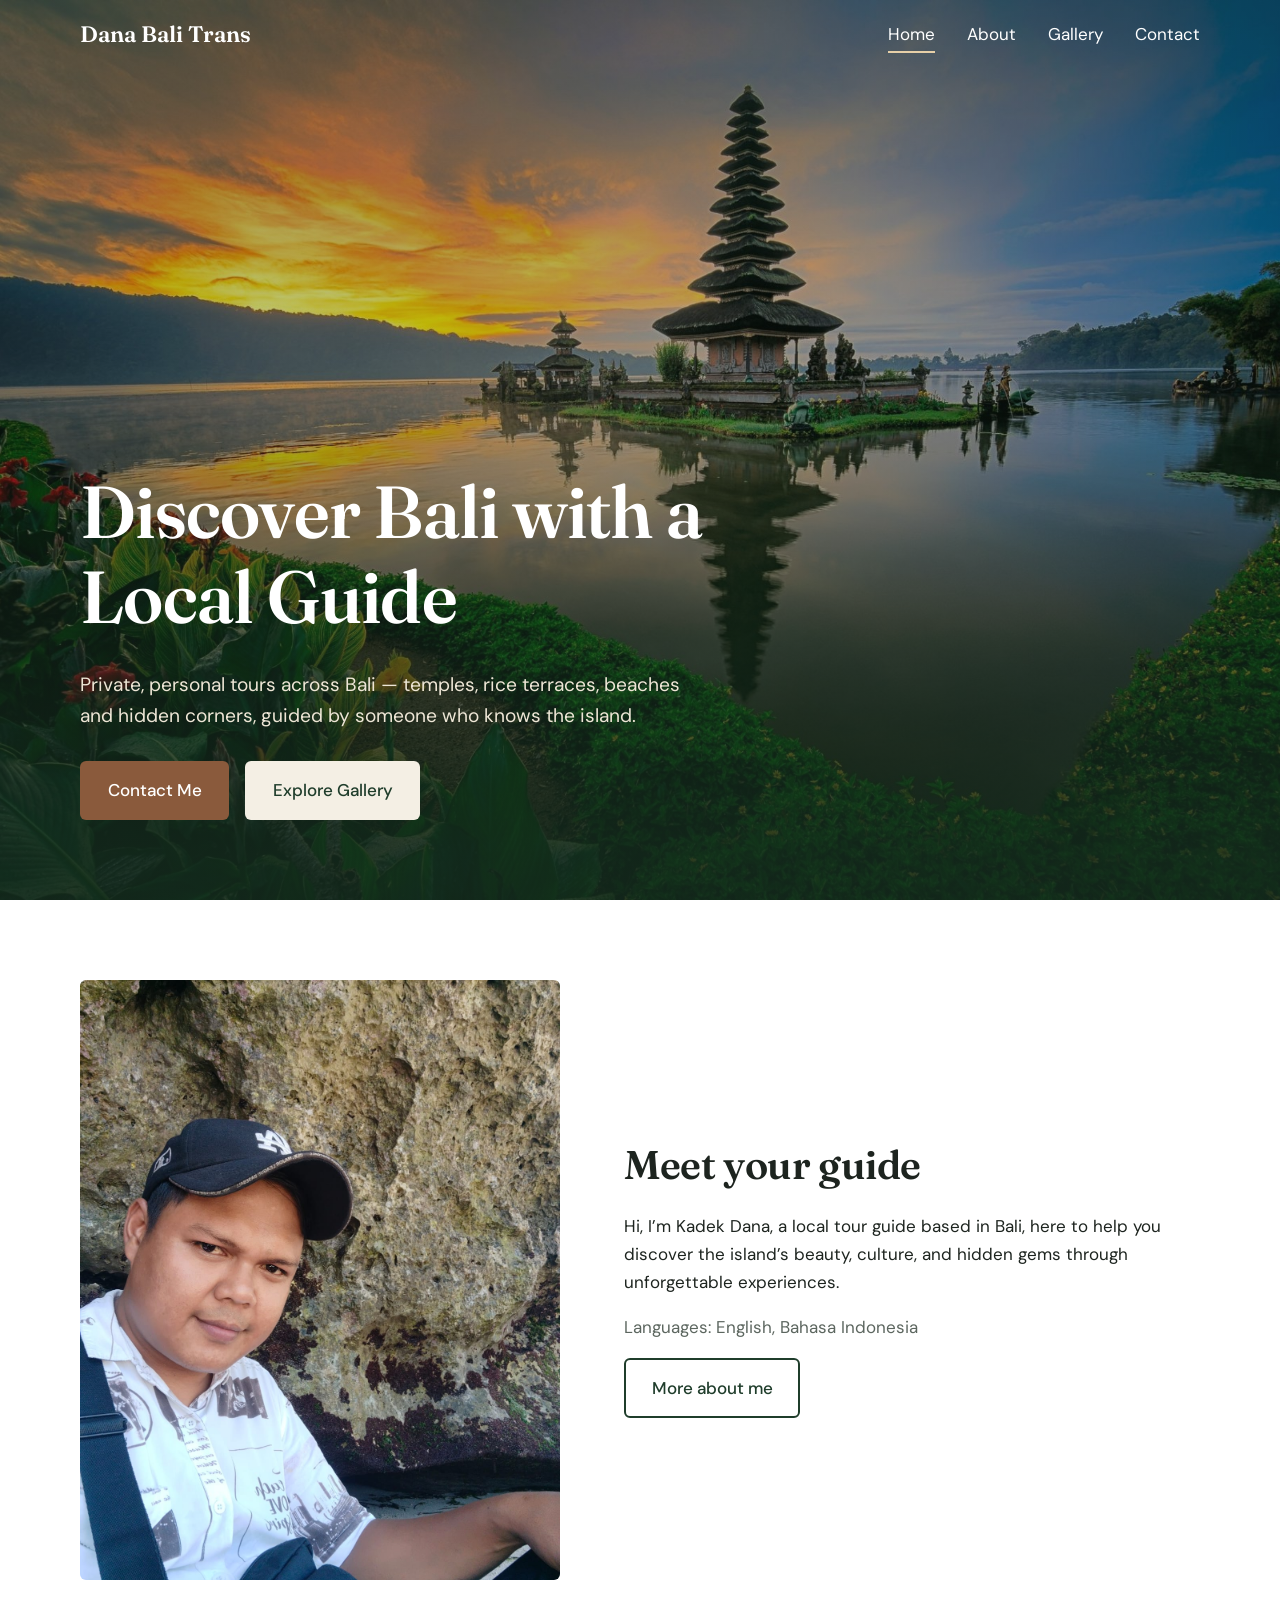
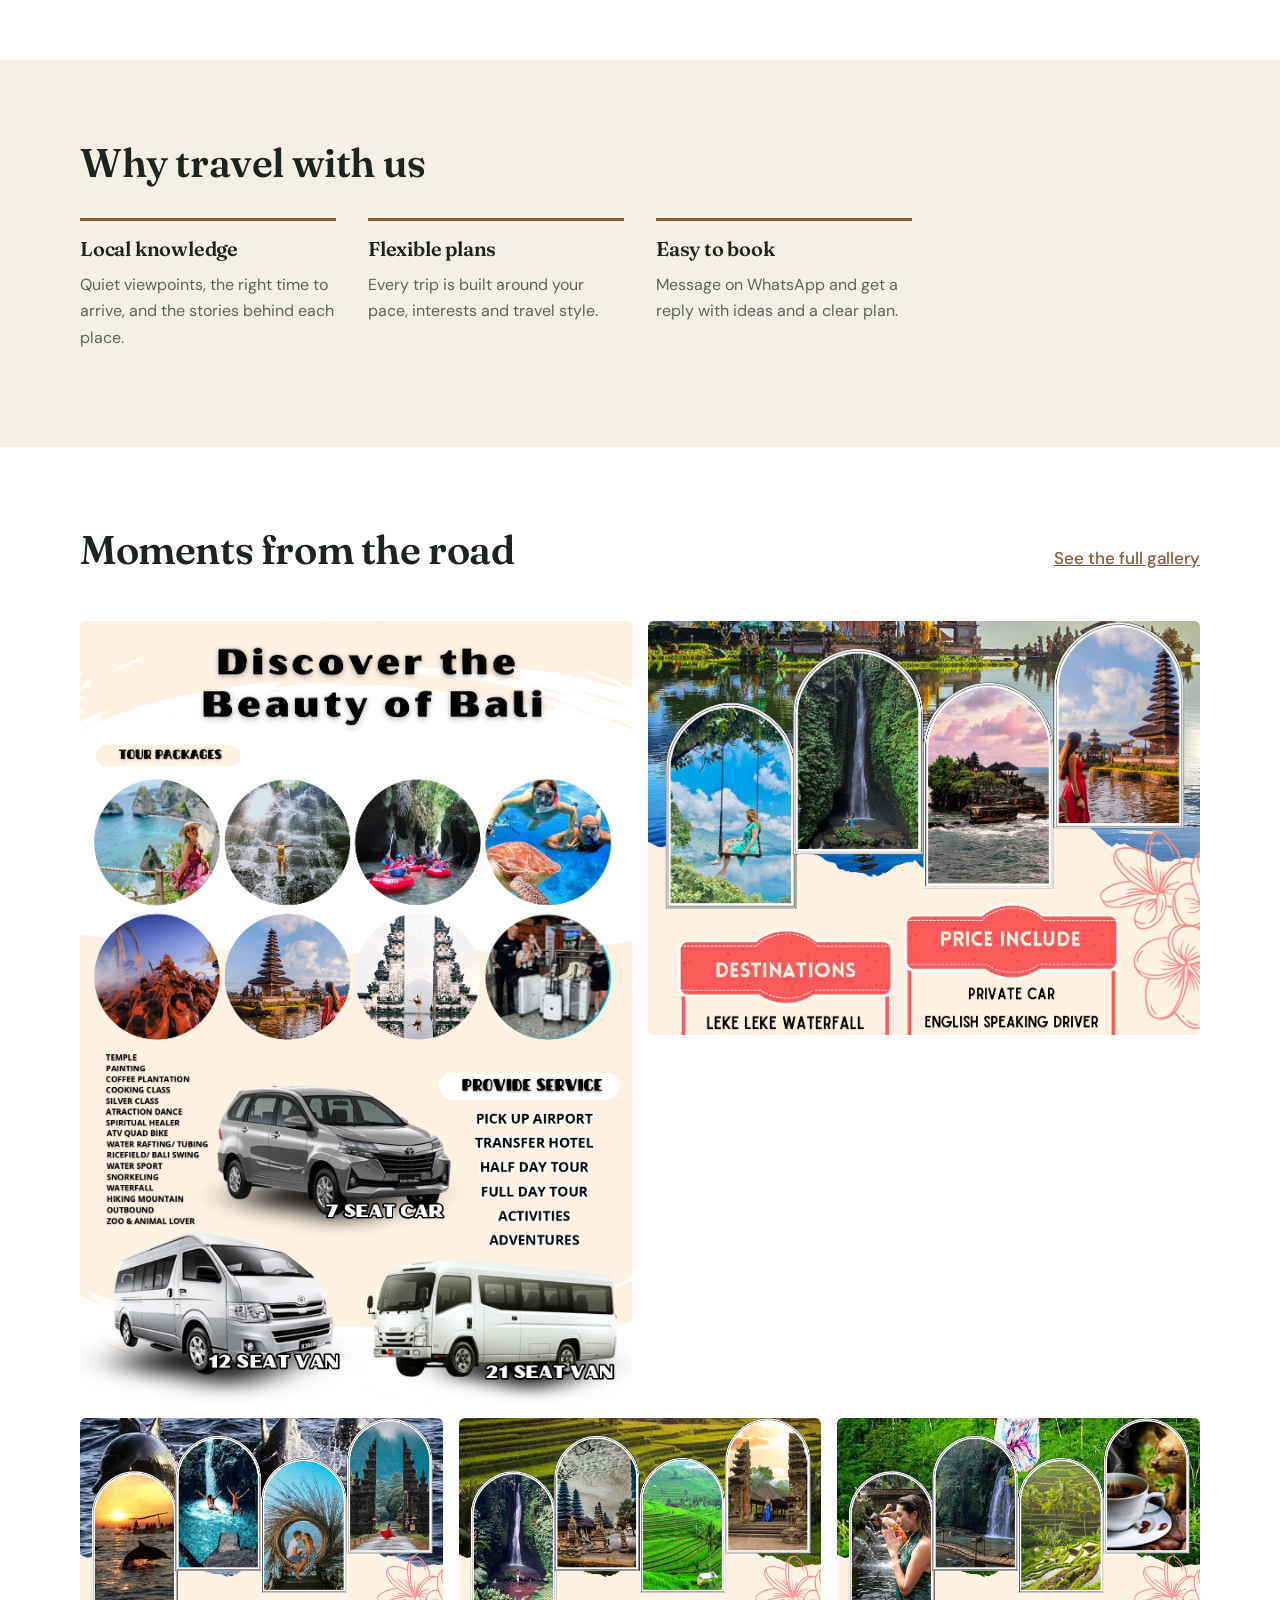
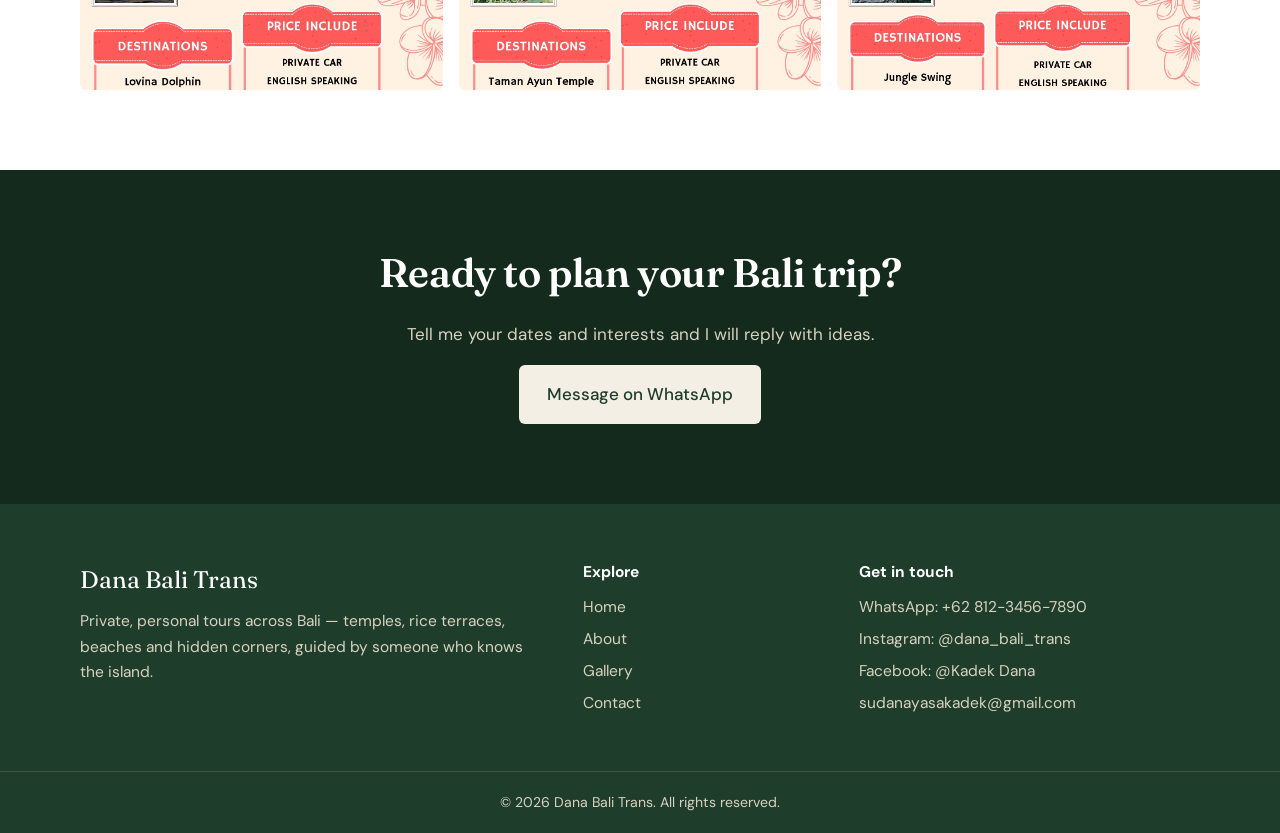
==== index.html @ 747a9ecd "Add files via upload" ====
<!DOCTYPE html>
<html lang="en">

<head>
    <meta charset="UTF-8">
    <meta name="viewport" content="width=device-width, initial-scale=1">
    <title>Home | Dana Bali Trans</title>
    <meta name="description"
        content="Private, personal tours across Bali — temples, rice terraces, beaches and hidden corners, guided by someone who knows the island.">
    <link rel="preconnect" href="https://fonts.googleapis.com">
    <link rel="preconnect" href="https://fonts.gstatic.com" crossorigin>
    <link
        href="https://fonts.googleapis.com/css2?family=DM+Sans:wght@400;500;700&family=Fraunces:opsz,wght@9..144,400;9..144,600&display=swap"
        rel="stylesheet">
    <link rel="stylesheet" href="assets/css/style.css">
</head>

<body class="page-home">
    <a class="skip-link" href="#main">Skip to content</a>
    <header class="site-header" id="siteHeader">
        <div class="container header-inner">
            <a class="brand" href="index.html">Dana Bali Trans</a>
            <button class="nav-toggle" id="navToggle" aria-expanded="false" aria-controls="mainNav"
                aria-label="Toggle menu"><span></span><span></span><span></span></button>
            <nav class="main-nav" id="mainNav" aria-label="Main navigation">
                <ul>
                    <li><a href="index.html" class="active" aria-current="page">Home</a></li>
                    <li><a href="about.html">About</a></li>
                    <li><a href="gallery.html">Gallery</a></li>
                    <li><a href="contact.html">Contact</a></li>
                </ul>
            </nav>
        </div>
    </header>
    <main id="main">
        <section class="hero" style="background-image:url('assets/images/hero.jpg')">
            <div class="hero-shade"></div>
            <div class="container hero-content">
                <h1>Discover Bali with a Local Guide</h1>
                <p class="hero-lead">Private, personal tours across Bali — temples, rice terraces, beaches and hidden
                    corners, guided by someone who knows the island.</p>
                <div class="btn-row">
                    <a class="btn btn-primary"
                        href="https://wa.me/6282339299912?text=Hello%21%20I%20found%20your%20website%20and%20would%20like%20to%20ask%20about%20a%20Bali%20tour."
                        target="_blank" rel="noopener">Contact Me</a>
                    <a class="btn btn-light" href="gallery.html">Explore Gallery</a>
                </div>
            </div>
        </section>

        <section class="section container split">
            <img class="split-img" src="assets/images/profile.jpeg" width="800" height="1000" loading="lazy"
                alt="Portrait of Your Name, your Bali tour guide">
            <div>
                <h2>Meet your guide</h2>
                <p>Hi, I’m Kadek Dana, a local tour guide based in Bali, here to help you discover the island’s beauty,
                    culture, and hidden gems through unforgettable experiences.</p>
                <p class="muted">Languages: English, Bahasa Indonesia</p>
                <a class="btn btn-outline" href="about.html">More about me</a>
            </div>
        </section>

        <section class="section section-cream">
            <div class="container">
                <h2>Why travel with us</h2>
                <div class="strengths">
                    <article>
                        <h3>Local knowledge</h3>
                        <p>Quiet viewpoints, the right time to arrive, and the stories behind each place.</p>
                    </article>
                    <article>
                        <h3>Flexible plans</h3>
                        <p>Every trip is built around your pace, interests and travel style.</p>
                    </article>

                    <article>
                        <h3>Easy to book</h3>
                        <p>Message on WhatsApp and get a reply with ideas and a clear plan.</p>
                    </article>
                </div>
            </div>
        </section>

        <section class="section container">
            <div class="section-head">
                <h2>Moments from the road</h2>
                <a class="text-link" href="gallery.html">See the full gallery</a>
            </div>
            <div class="preview-grid">
                <a href="gallery.html" class="preview-item"><img src="assets/images/gallery/g01.jpg" loading="lazy"
                        alt="Green rice terraces at sunrise"></a>
                <a href="gallery.html" class="preview-item"><img src="assets/images/gallery/g02.jpg" loading="lazy"
                        alt="Balinese split gate temple entrance"></a>
                <a href="gallery.html" class="preview-item"><img src="assets/images/gallery/g03.jpg" loading="lazy"
                        alt="Two travellers watching a sunset"></a>
                <a href="gallery.html" class="preview-item"><img src="assets/images/gallery/g04.jpg" loading="lazy"
                        alt="Quiet beach cove with turquoise water"></a>
                <a href="gallery.html" class="preview-item"><img src="assets/images/gallery/g05.jpg" loading="lazy"
                        alt="Forest hills and a jungle trail"></a>
            </div>
        </section>

        <section class="cta">
            <div class="container">
                <h2>Ready to plan your Bali trip?</h2>
                <p>Tell me your dates and interests and I will reply with ideas.</p>
                <a class="btn btn-light"
                    href="https://wa.me/6282339299912?text=Hello%21%20I%20found%20your%20website%20and%20would%20like%20to%20ask%20about%20a%20Bali%20tour."
                    target="_blank" rel="noopener">Message on WhatsApp</a>
            </div>
        </section>
    </main>
    <footer class="site-footer">
        <div class="container footer-grid">
            <div>
                <p class="footer-brand">Dana Bali Trans</p>
                <p>Private, personal tours across Bali — temples, rice terraces, beaches and hidden corners, guided by
                    someone who knows the island.</p>
            </div>
            <div>
                <p class="footer-title">Explore</p>
                <ul>
                    <li><a href="index.html">Home</a></li>
                    <li><a href="about.html">About</a></li>
                    <li><a href="gallery.html">Gallery</a></li>
                    <li><a href="contact.html">Contact</a></li>
                </ul>
            </div>
            <div>
                <p class="footer-title">Get in touch</p>
                <ul>
                    <li><a href="https://wa.me/6281234567890?text=Hello%21%20I%20found%20your%20website%20and%20would%20like%20to%20ask%20about%20a%20Bali%20tour."
                            target="_blank" rel="noopener">WhatsApp: +62 812-3456-7890</a></li>
                    <li><a href="https://instagram.com/dana_bali_trans" target="_blank" rel="noopener">Instagram:
                            @dana_bali_trans</a></li>
                    <li><a href="https://web.facebook.com/search/top?q=i%20kadek%20dana" target="_blank"
                            rel="noopener">Facebook:
                            @Kadek Dana</a></li>
                    <li><a href="mailto:sudanayasakadek@gmail.com">sudanayasakadek@gmail.com</a></li>
                </ul>
            </div>
        </div>
        <p class="footer-copy">&copy; <span id="year">2026</span> Dana Bali Trans. All rights reserved.</p>
    </footer>
    <script src="assets/js/script.js"></script>
</body>

</html>
---- assets/css/style.css ----
/* Bali Tour Guide — style.css */
:root{
  --forest:#1f3d2b; --forest-deep:#142a1d; --cream:#f4efe4; --white:#fff;
  --brown:#8a5a3c; --brown-dark:#6d4429; --ink:#1d241f; --muted:#5c665f;
  --radius:6px; --ease:cubic-bezier(.2,.7,.2,1);
  --head:'Fraunces',Georgia,'Times New Roman',serif;
  --body:'DM Sans',system-ui,-apple-system,'Segoe UI',Roboto,sans-serif;
}
*,*::before,*::after{box-sizing:border-box}
html{scroll-behavior:smooth}
body{margin:0;font-family:var(--body);color:var(--ink);background:var(--white);line-height:1.65;font-size:1.0625rem}
img{max-width:100%;height:auto;display:block}
a{color:inherit}
ul{margin:0;padding:0;list-style:none}
h1,h2,h3{font-family:var(--head);font-weight:600;line-height:1.15;margin:0 0 .6em;letter-spacing:-.01em}
h1{font-size:clamp(2.4rem,6vw,4.6rem)} h2{font-size:clamp(1.7rem,3.5vw,2.5rem)} h3{font-size:1.25rem}
p{margin:0 0 1em;max-width:62ch}
.container{width:min(1120px,100% - 2.5rem);margin-inline:auto}
.muted{color:var(--muted)}
:focus-visible{outline:3px solid var(--brown);outline-offset:3px}
.skip-link{position:absolute;left:-999px;top:0;background:var(--forest);color:#fff;padding:.6rem 1rem;z-index:200}
.skip-link:focus{left:0}

/* Header */
.site-header{position:fixed;inset:0 0 auto;z-index:100;color:#fff;transition:background .3s,box-shadow .3s}
.site-header.is-solid{background:var(--forest);box-shadow:0 2px 14px rgba(0,0,0,.15)}
.header-inner{display:flex;align-items:center;justify-content:space-between;min-height:68px}
.brand{font-family:var(--head);font-size:1.4rem;font-weight:600;text-decoration:none}
.main-nav ul{display:flex;gap:2rem}
.main-nav a{text-decoration:none;padding:.4rem 0;border-bottom:2px solid transparent;transition:border-color .25s}
.main-nav a:hover,.main-nav a.active{border-color:#e6cfa8}
.nav-toggle{display:none;background:none;border:0;width:44px;height:44px;cursor:pointer;padding:10px}
.nav-toggle span{display:block;height:2px;background:#fff;margin:6px 0;transition:transform .3s,opacity .3s}
.nav-toggle[aria-expanded="true"] span:nth-child(1){transform:translateY(8px) rotate(45deg)}
.nav-toggle[aria-expanded="true"] span:nth-child(2){opacity:0}
.nav-toggle[aria-expanded="true"] span:nth-child(3){transform:translateY(-8px) rotate(-45deg)}

/* Buttons */
.btn{display:inline-block;padding:.85rem 1.6rem;border-radius:var(--radius);font-weight:500;text-decoration:none;border:2px solid transparent;transition:transform .25s var(--ease),background .25s,color .25s}
.btn:hover{transform:translateY(-2px)}
.btn-primary{background:var(--brown);color:#fff}.btn-primary:hover{background:var(--brown-dark)}
.btn-light{background:var(--cream);color:var(--forest)}.btn-light:hover{background:#fff}
.btn-outline{border-color:var(--forest);color:var(--forest)}.btn-outline:hover{background:var(--forest);color:#fff}
.btn-row{display:flex;flex-wrap:wrap;gap:1rem;margin-top:1.8rem}
.text-link{color:var(--brown);font-weight:500}

/* Hero */
.hero{position:relative;min-height:100svh;display:flex;align-items:flex-end;background-size:cover;background-position:center;color:#fff}
.hero-shade{position:absolute;inset:0;background:linear-gradient(to top,rgba(20,42,29,.88) 5%,rgba(20,42,29,.25) 60%,rgba(20,42,29,.45))}
.hero-content{position:relative;padding:8rem 0 5rem;animation:rise .9s var(--ease) both}
.hero h1{max-width:14ch;margin-bottom:.4em}
.hero-lead{font-size:1.2rem;max-width:48ch;color:#eee6d6}
@keyframes rise{from{opacity:0;transform:translateY(24px)}to{opacity:1;transform:none}}

/* Sections */
.section{padding:5rem 0}
.section-cream{background:var(--cream)}
.section-head{display:flex;justify-content:space-between;align-items:baseline;gap:1rem;flex-wrap:wrap;margin-bottom:1.5rem}
.page-hero{background:var(--forest);color:#fff;padding:9rem 0 3.5rem}
.page-hero h1{font-size:clamp(2.2rem,5vw,3.6rem);margin-bottom:.2em}
.page-hero p{color:#d8d2c0;margin:0}
.split{display:grid;grid-template-columns:5fr 6fr;gap:4rem;align-items:center}
.split-img{width:100%;max-height:600px;object-fit:cover;border-radius:var(--radius)}
.strengths{display:grid;grid-template-columns:repeat(4,1fr);gap:2rem;margin-top:2rem}
.strengths article{border-top:3px solid var(--brown);padding-top:1rem}
.strengths p{color:var(--muted);font-size:1rem}
.facts{display:grid;grid-template-columns:repeat(3,1fr);gap:2.5rem}
.facts li{padding:.45rem 0;border-bottom:1px solid rgba(31,61,43,.15)}
.preview-grid{display:grid;grid-template-columns:repeat(6,1fr);gap:1rem}
.preview-item{overflow:hidden;border-radius:var(--radius);grid-column:span 2;aspect-ratio:4/3}
.preview-item:nth-child(1){grid-column:span 3;aspect-ratio:auto}
.preview-item:nth-child(2){grid-column:span 3}
.preview-item img{width:100%;height:100%;object-fit:cover;transition:transform .6s var(--ease)}
.preview-item:hover img{transform:scale(1.05)}
.cta{background:var(--forest-deep);color:#fff;text-align:center;padding:5rem 0}
.cta p{margin-inline:auto;color:#d8d2c0}

/* Gallery */
.filters{display:flex;flex-wrap:wrap;gap:.6rem;margin-bottom:2rem}
.filter-btn{font:inherit;padding:.5rem 1.2rem;border:1.5px solid var(--forest);background:none;color:var(--forest);border-radius:99px;cursor:pointer;transition:background .25s,color .25s}
.filter-btn:hover,.filter-btn.active{background:var(--forest);color:#fff}
.gallery{columns:3 280px;column-gap:1rem}
.g-item{break-inside:avoid;margin-bottom:1rem}
.g-item:not([hidden]){animation:fadein .45s var(--ease) both}
@keyframes fadein{from{opacity:0;transform:scale(.97)}to{opacity:1;transform:none}}
.g-btn{position:relative;display:block;width:100%;padding:0;border:0;background:var(--cream);cursor:zoom-in;overflow:hidden;border-radius:var(--radius)}
.g-btn img{width:100%;transition:transform .6s var(--ease)}
.g-btn:hover img{transform:scale(1.04)}
.g-cap{position:absolute;inset:auto 0 0;padding:2.5rem 1rem .9rem;text-align:left;color:#fff;font-size:.9rem;background:linear-gradient(transparent,rgba(20,42,29,.85));opacity:0;transition:opacity .3s}
.g-cap strong{display:block;font-size:1rem}
.g-btn:hover .g-cap,.g-btn:focus-visible .g-cap{opacity:1}
@media (hover:none){.g-cap{opacity:1}}

/* Lightbox */
.lightbox{position:fixed;inset:0;z-index:300;background:rgba(10,20,14,.94);display:flex;align-items:center;justify-content:center;opacity:0;transition:opacity .3s}
.lightbox[hidden]{display:none}
.lightbox.open{opacity:1}
.lightbox figure{margin:0;max-width:min(92vw,1100px);text-align:center;color:#fff}
.lightbox img{max-height:76vh;margin-inline:auto;border-radius:var(--radius);transition:opacity .25s}
.lightbox img.swap{opacity:0}
.lightbox figcaption{padding-top:1rem}
.lightbox figcaption span,.lightbox figcaption small{display:block;color:#cfc8b6}
.lb-close,.lb-nav{position:absolute;background:rgba(255,255,255,.12);border:0;color:#fff;cursor:pointer;border-radius:50%;width:48px;height:48px;font-size:2rem;line-height:1;transition:background .25s}
.lb-close:hover,.lb-nav:hover{background:rgba(255,255,255,.28)}
.lb-close{top:1rem;right:1rem}
.lb-prev{left:1rem}.lb-next{right:1rem}
.lb-nav{top:50%;transform:translateY(-50%)}

/* Contact */
.contact-grid{display:grid;grid-template-columns:1fr 1fr;gap:4rem;align-items:start}
.contact-list{margin:0;display:grid;grid-template-columns:8rem 1fr;gap:.9rem 1rem}
.contact-list dt{font-weight:700;color:var(--forest)}
.contact-list dd{margin:0}
.contact-list a{color:var(--brown)}
.map iframe{width:100%;height:380px;border:0;border-radius:var(--radius)}

/* Footer */
.site-footer{background:var(--forest);color:#d8d2c0;padding-top:3.5rem;font-size:.97rem}
.footer-grid{display:grid;grid-template-columns:2fr 1fr 1.5fr;gap:3rem}
.footer-brand{font-family:var(--head);font-size:1.5rem;color:#fff;margin-bottom:.4em}
.footer-title{color:#fff;font-weight:700;margin-bottom:.6em}
.site-footer li{margin-bottom:.4rem}
.site-footer a{text-decoration:none}.site-footer a:hover{color:#fff;text-decoration:underline}
.footer-copy{text-align:center;margin:3rem 0 0;padding:1.2rem;max-width:none;border-top:1px solid rgba(255,255,255,.12);font-size:.88rem}

/* Responsive */
@media (max-width:900px){
  .split,.contact-grid{grid-template-columns:1fr;gap:2rem}
  .strengths{grid-template-columns:1fr 1fr}
  .facts,.footer-grid{grid-template-columns:1fr}
  .section{padding:3.5rem 0}
}
@media (max-width:760px){
  .nav-toggle{display:block}
  .main-nav{position:absolute;inset:100% 0 auto;background:var(--forest);max-height:0;overflow:hidden;transition:max-height .35s var(--ease)}
  .main-nav.open{max-height:320px}
  .main-nav ul{flex-direction:column;gap:0;padding:.5rem 1.25rem 1.25rem}
  .main-nav a{display:block;padding:.8rem 0}
  .site-header.menu-open{background:var(--forest)}
  .strengths{grid-template-columns:1fr}
  .preview-grid{grid-template-columns:1fr 1fr}
  .preview-item,.preview-item:nth-child(n){grid-column:auto;aspect-ratio:4/3}
  .preview-item:nth-child(1){grid-column:span 2}
  .gallery{columns:2 140px}
  .lb-nav{top:auto;bottom:1rem;transform:none}
  .contact-list{grid-template-columns:1fr}
}
@media (prefers-reduced-motion:reduce){
  *,*::before,*::after{animation:none!important;transition:none!important;scroll-behavior:auto!important}
}
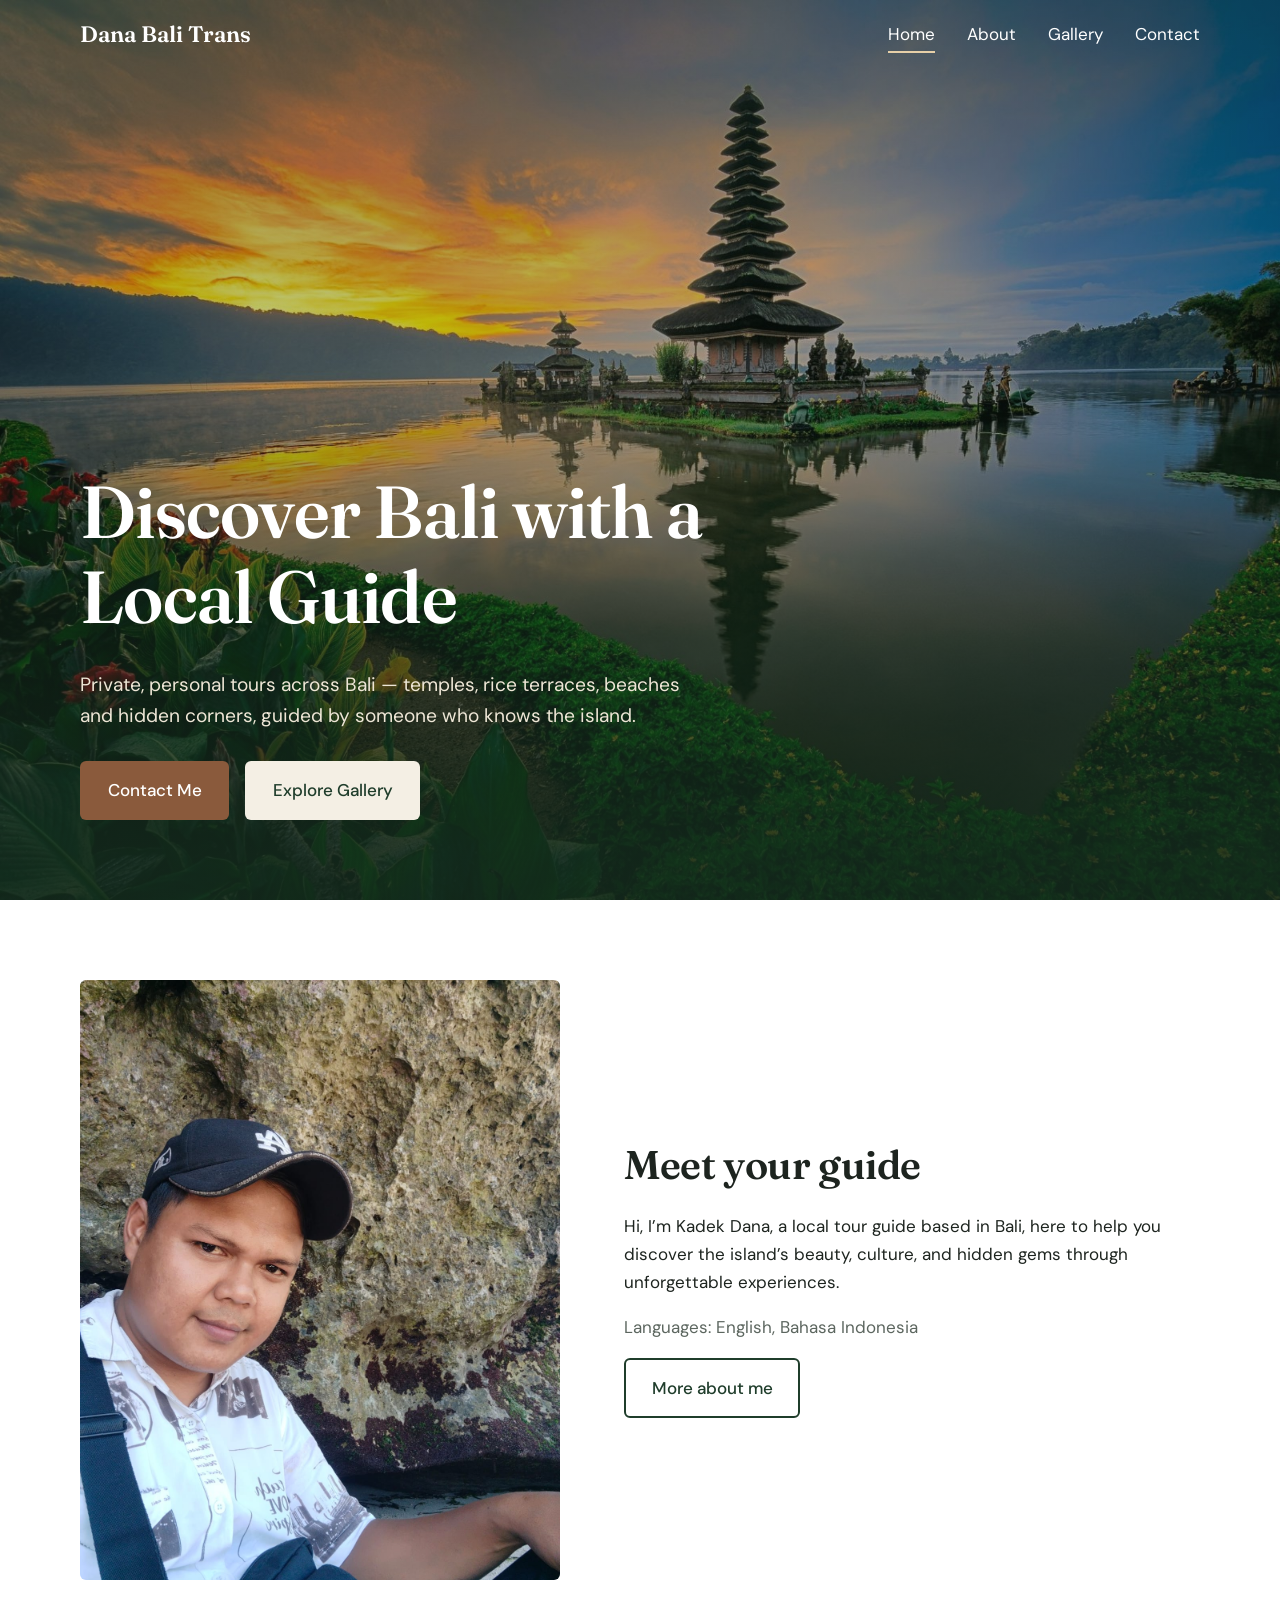
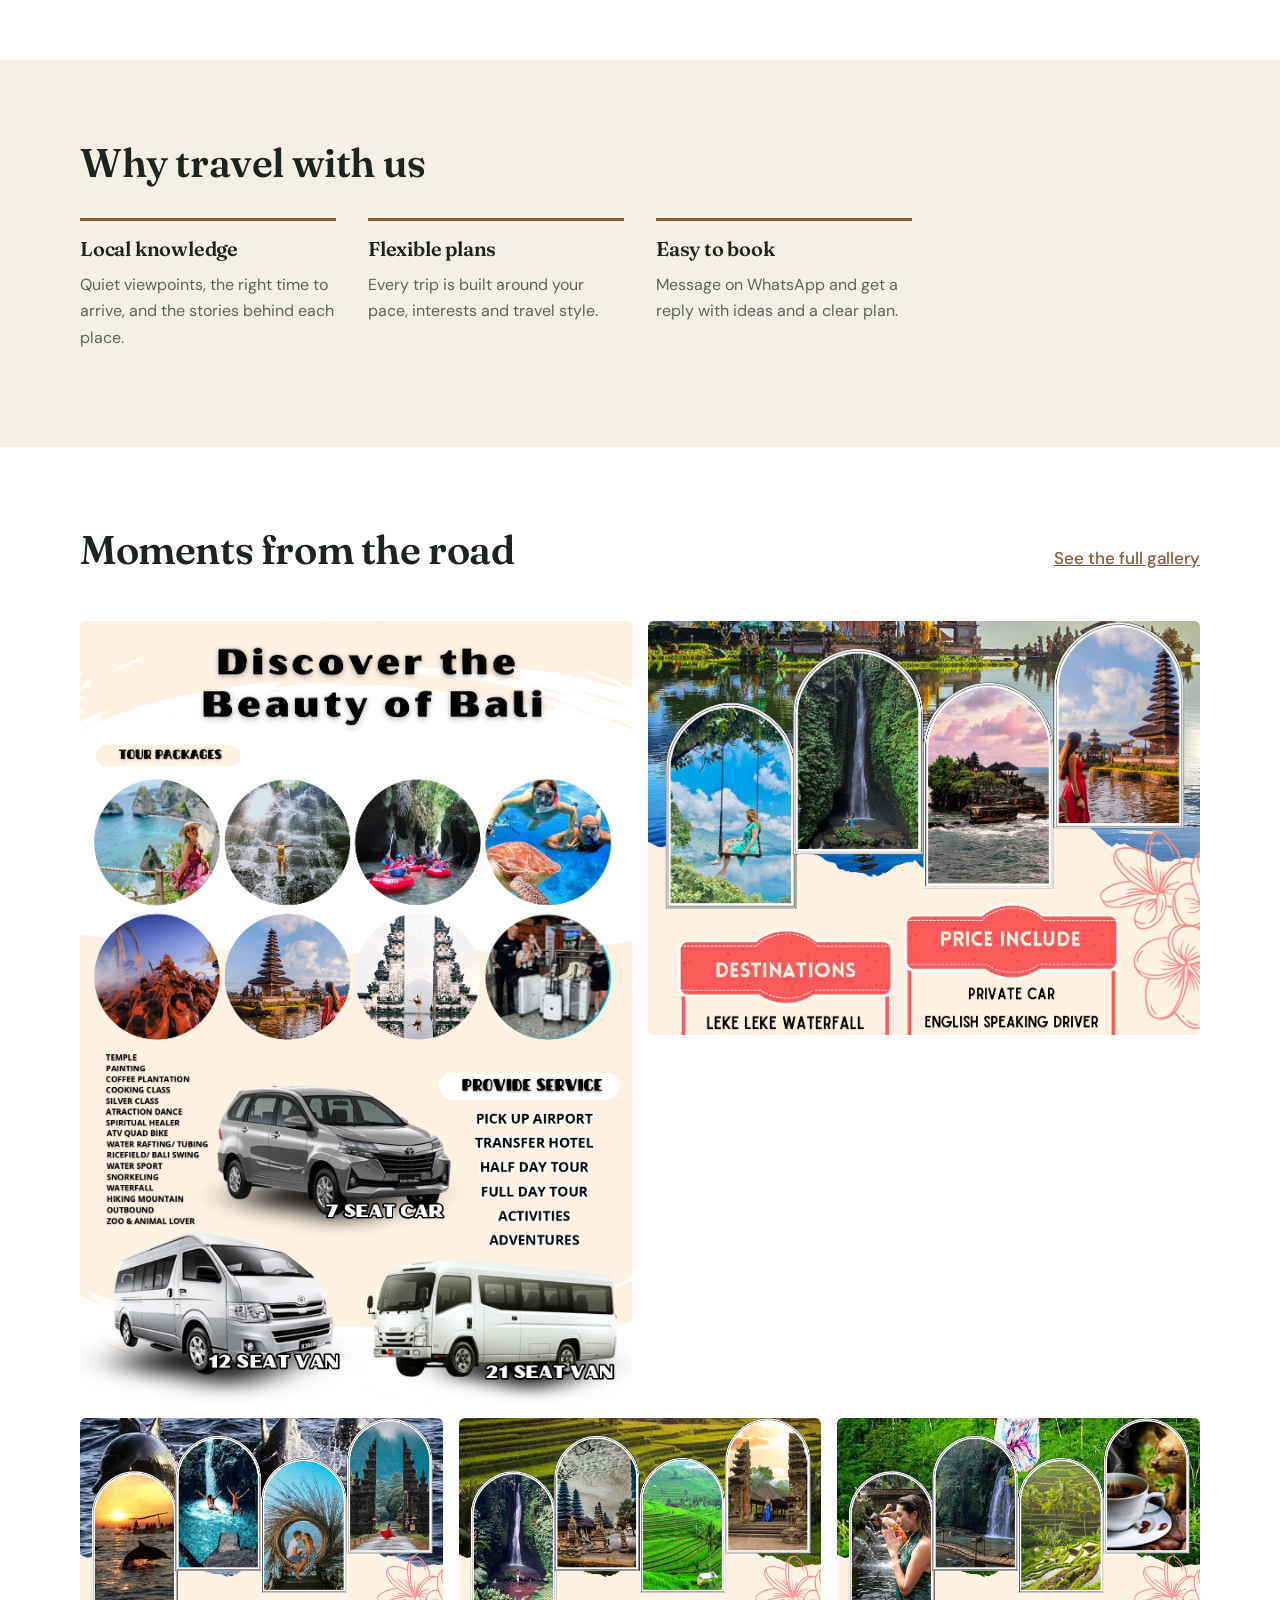
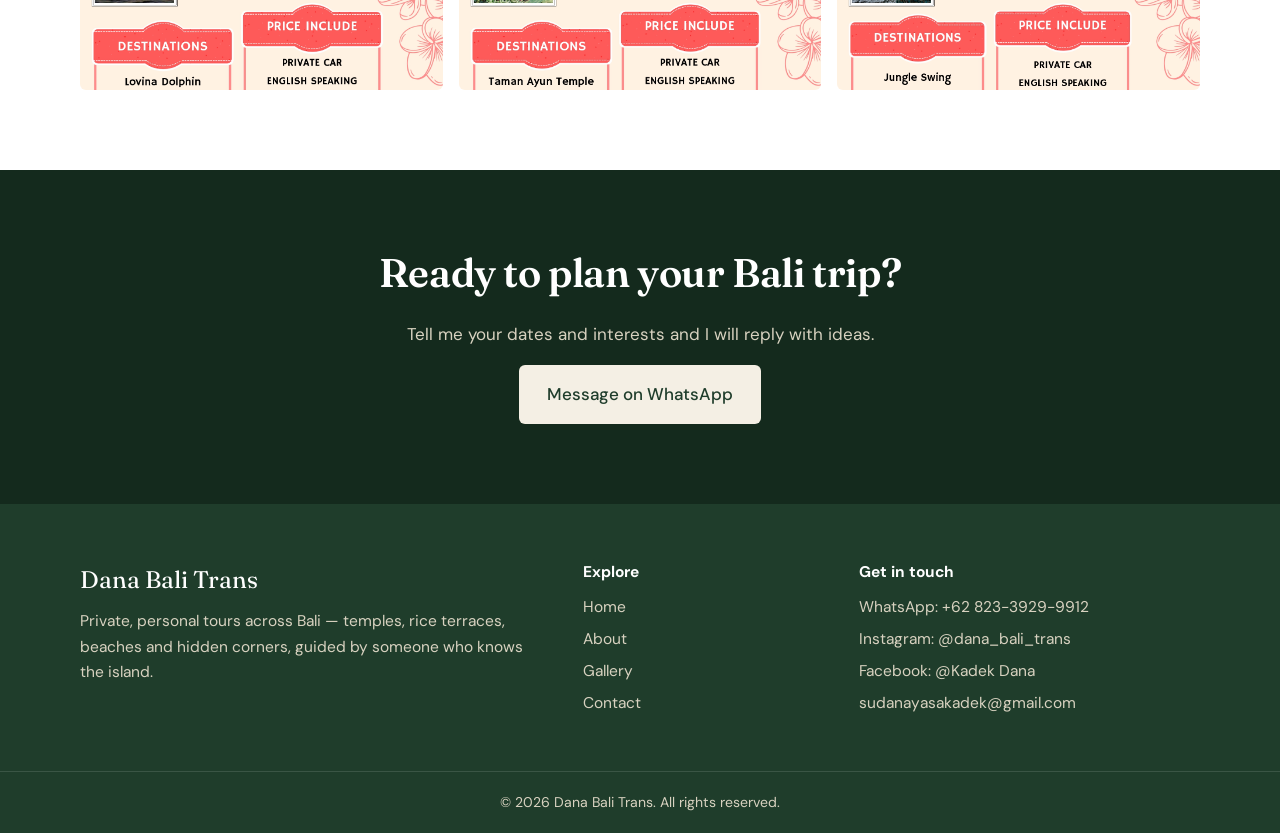
==== commit 850894e1: "Update WhatsApp contact link in footer" ====
--- a/index.html
+++ b/index.html
@@ -129,8 +129,8 @@
             <div>
                 <p class="footer-title">Get in touch</p>
                 <ul>
-                    <li><a href="https://wa.me/6281234567890?text=Hello%21%20I%20found%20your%20website%20and%20would%20like%20to%20ask%20about%20a%20Bali%20tour."
-                            target="_blank" rel="noopener">WhatsApp: +62 812-3456-7890</a></li>
+                    <li><a href="https://wa.me/6282339299912?text=Hello%21%20I%20found%20your%20website%20and%20would%20like%20to%20ask%20about%20a%20Bali%20tour."
+                            target="_blank" rel="noopener">WhatsApp: +62 823-3929-9912</a></li>
                     <li><a href="https://instagram.com/dana_bali_trans" target="_blank" rel="noopener">Instagram:
                             @dana_bali_trans</a></li>
                     <li><a href="https://web.facebook.com/search/top?q=i%20kadek%20dana" target="_blank"
@@ -145,4 +145,4 @@
     <script src="assets/js/script.js"></script>
 </body>
 
-</html>+</html>
